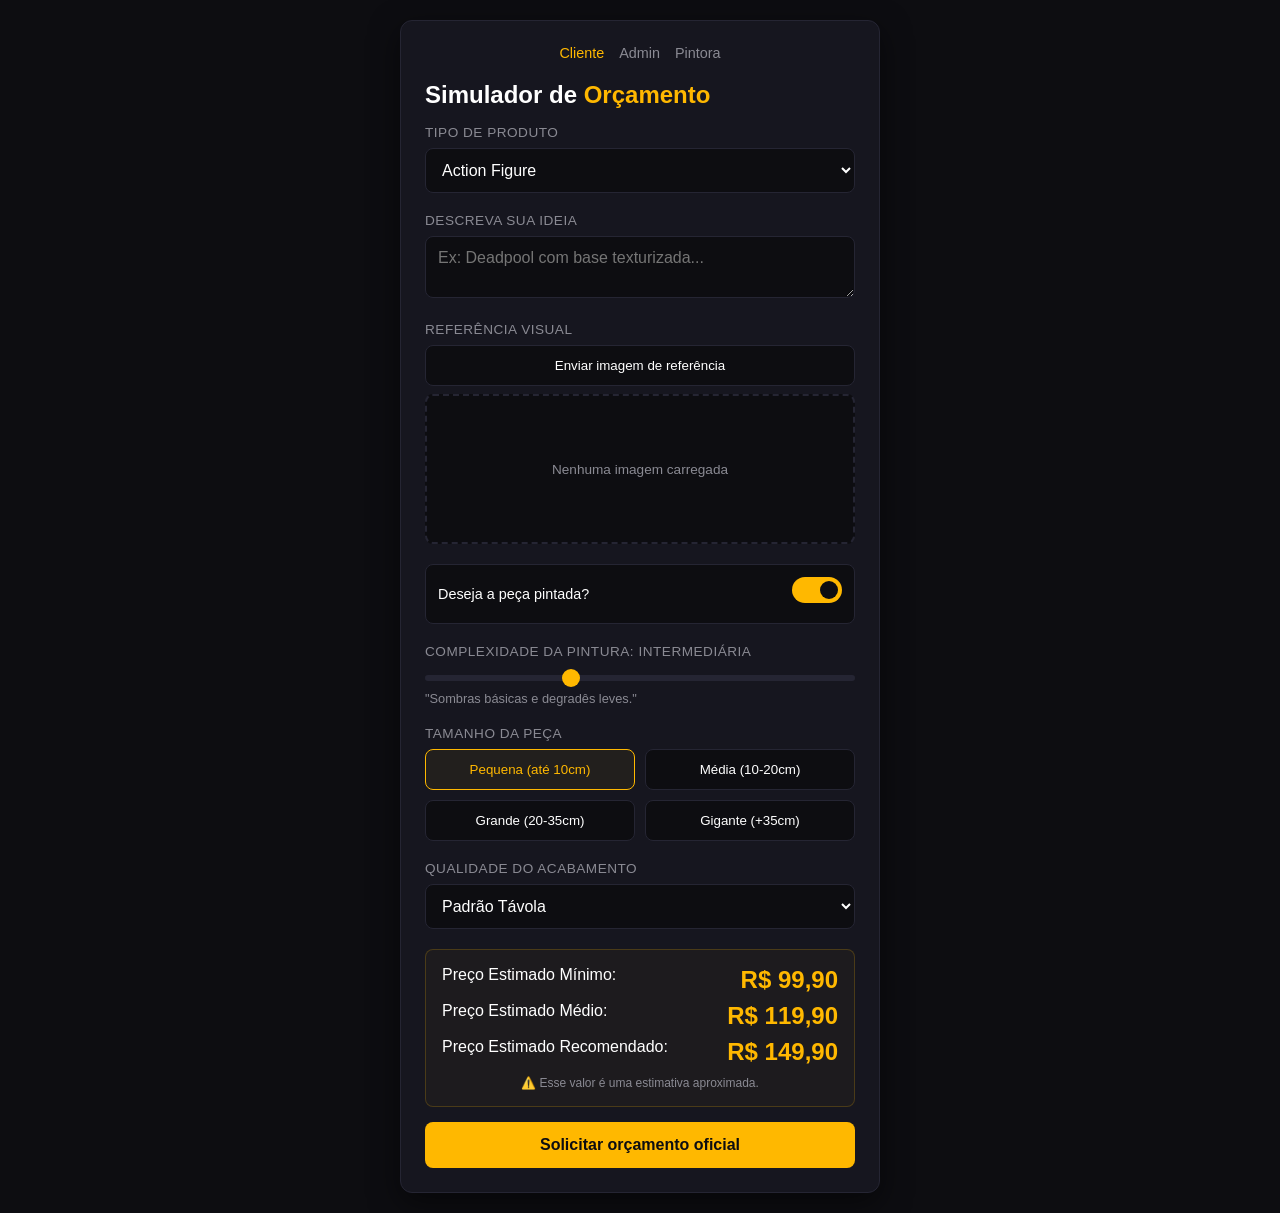
==== index.html @ cf7ef10f "Criação da Loja (com IA)" ====
<!DOCTYPE html>
<html lang="pt-BR">
<head>
    <meta charset="UTF-8">
    <meta name="viewport" content="width=device-width, initial-scale=1.0">
    <title>Távola Price System - Simulador</title>
    <link rel="stylesheet" href="css/style.css">
</head>
<body>
    <div class="container">
        <div class="nav-links">
            <a href="index.html" class="active">Cliente</a>
            <a href="admin.html">Admin</a>
            <a href="painter.html">Pintora</a>
        </div>
        
        <h2>Simulador de <span class="accent-text">Orçamento</span></h2>
        
        <div class="form-group">
            <label>Tipo de Produto</label>
            <select id="productType">
                <option value="Action Figure">Action Figure</option>
                <option value="Estátua Decorativa">Estátua Decorativa</option>
                <option value="Chaveiro">Chaveiro</option>
                <option value="Diorama">Diorama</option>
                <option value="Cosplay Prop">Cosplay Prop</option>
                <option value="Outro">Outro</option>
            </select>
        </div>

        <div class="form-group">
            <label>Descreva sua ideia</label>
            <textarea id="ideaDescription" rows="2" placeholder="Ex: Deadpool com base texturizada..."></textarea>
        </div>

        <div class="form-group">
            <label>Referência Visual</label>
            <input type="file" id="fileInput" accept="image/*" style="display: none;">
            <button class="grid-btn" style="width:100%" onclick="document.getElementById('fileInput').click()">Enviar imagem de referência</button>
            <div class="image-preview-box" id="previewBox">
                <span style="color: var(--text-muted); font-size:0.85rem;">Nenhuma imagem carregada</span>
            </div>
        </div>

        <div class="form-group toggle-container">
            <span style="font-size:0.9rem; font-weight:500;">Deseja a peça pintada?</span>
            <label class="switch">
                <input type="checkbox" id="paintToggle" checked>
                <span class="slider"></span>
            </label>
        </div>

        <div class="form-group" id="complexityWrapper">
            <label id="complexityLabel">Complexidade da Pintura: Intermediária</label>
            <input type="range" id="paintComplexity" min="1" max="4" value="2">
            <div style="font-size: 0.8rem; color: var(--text-muted); margin-top: 6px;" id="complexityDesc">
                "Sombras básicas e cores bem definidas."
            </div>
        </div>

        <div class="form-group">
            <label>Tamanho da Peça</label>
            <div class="btn-grid" id="sizeGrid">
                <button class="grid-btn active" data-size="pequena">Pequena (até 10cm)</button>
                <button class="grid-btn" data-size="media">Média (10-20cm)</button>
                <button class="grid-btn" data-size="grande">Grande (20-35cm)</button>
                <button class="grid-btn" data-size="gigante">Gigante (+35cm)</button>
            </div>
        </div>

        <div class="form-group">
            <label>Qualidade do Acabamento</label>
            <select id="finishQuality">
                <option value="economico" title="Lixamento básico e marcas sutis de camadas de impressão.">Econômico</option>
                <option value="padrao" title="Padrão Távola: Camadas invisíveis à distância de exposição regular." selected>Padrão Távola</option>
                <option value="premium" title="Premium Colecionador: Acabamento espelhado, zero linhas de impressão.">Premium Colecionador</option>
            </select>
        </div>

        <div class="result-card">
            <div class="price-row"><span>Preço Estimado Mínimo:</span><span id="priceMin" class="price-large">R$ 0,00</span></div>
            <div class="price-row"><span>Preço Estimado Médio:</span><span id="priceMed" class="price-large">R$ 0,00</span></div>
            <div class="price-row"><span>Preço Estimado Recomendado:</span><span id="priceMax" class="price-large">R$ 0,00</span></div>
            <p style="font-size:0.75rem; color: var(--text-muted); text-align:center; margin-top:10px;">⚠️ Esse valor é uma estimativa aproximada.</p>
        </div>

        <button class="btn-main" id="btnWhatsapp">Solicitar orçamento oficial</button>
    </div>

    <script src="js/storage.js"></script>
    <script src="js/calculator.js"></script>
</body>
</html>
---- css/style.css ----
:root {
    --bg-color: #0D0D11;
    --surface-color: #16161F;
    --surface-hover: #1E1E2A;
    --primary-color: #FFB800;
    --primary-hover: #E0A200;
    --secondary-color: #FF6B00;
    --text-main: #FFFFFF;
    --text-muted: #8A8A93;
    --border-color: #252533;
    --radius: 12px;
    --transition: all 0.3s ease;
}

* {
    margin: 0;
    padding: 0;
    box-sizing: border-box;
    font-family: 'Segoe UI', Roboto, Helvetica, Arial, sans-serif;
}

body {
    background-color: var(--bg-color);
    color: var(--text-main);
    padding: 20px;
    display: flex;
    justify-content: center;
    align-items: center;
    min-height: 100vh;
}

.container {
    width: 100%;
    max-width: 480px;
    background: var(--surface-color);
    border: 1px solid var(--border-color);
    border-radius: var(--radius);
    padding: 24px;
    box-shadow: 0 10px 30px rgba(0,0,0,0.5);
}

body.admin-page .container {
    max-width: 900px;
}

h1, h2, h3 {
    color: var(--text-main);
    margin-bottom: 16px;
    font-weight: 600;
}

.accent-text {
    color: var(--primary-color);
}

.form-group {
    margin-bottom: 20px;
}

label {
    display: block;
    font-size: 0.85rem;
    color: var(--text-muted);
    margin-bottom: 8px;
    text-transform: uppercase;
    letter-spacing: 0.5px;
}

input[type="text"], input[type="number"], select, textarea {
    width: 100%;
    background: var(--bg-color);
    border: 1px solid var(--border-color);
    color: var(--text-main);
    padding: 12px;
    border-radius: 8px;
    font-size: 1rem;
    transition: var(--transition);
}

input:focus, select:focus, textarea:focus {
    outline: none;
    border-color: var(--primary-color);
    box-shadow: 0 0 8px rgba(255, 184, 0, 0.2);
}

.toggle-container {
    display: flex;
    align-items: center;
    justify-content: space-between;
    background: var(--bg-color);
    padding: 12px;
    border-radius: 8px;
    border: 1px solid var(--border-color);
}

.switch {
    position: relative;
    display: inline-block;
    width: 50px;
    height: 26px;
}

.switch input { 
    opacity: 0;
    width: 0;
    height: 0;
}

.slider {
    position: absolute;
    cursor: pointer;
    top: 0; left: 0; right: 0; bottom: 0;
    background-color: #252533;
    transition: .4s;
    border-radius: 34px;
}

.slider:before {
    position: absolute;
    content: "";
    height: 18px;
    width: 18px;
    left: 4px;
    bottom: 4px;
    background-color: var(--text-muted);
    transition: .4s;
    border-radius: 50%;
}

input:checked + .slider {
    background-color: var(--primary-color);
}

input:checked + .slider:before {
    transform: translateX(24px);
    background-color: var(--bg-color);
}

input[type="range"] {
    -webkit-appearance: none;
    width: 100%;
    background: transparent;
}

input[type="range"]::-webkit-slider-runnable-track {
    width: 100%;
    height: 6px;
    background: var(--border-color);
    border-radius: 3px;
}

input[type="range"]::-webkit-slider-thumb {
    -webkit-appearance: none;
    height: 18px;
    width: 18px;
    border-radius: 50%;
    background: var(--primary-color);
    cursor: pointer;
    margin-top: -6px;
    transition: var(--transition);
}

input[type="range"]::-webkit-slider-thumb:hover {
    transform: scale(1.2);
}

.btn-grid {
    display: grid;
    grid-template-columns: repeat(2, 1fr);
    gap: 10px;
}

.grid-btn {
    background: var(--bg-color);
    border: 1px solid var(--border-color);
    color: var(--text-main);
    padding: 12px;
    border-radius: 8px;
    cursor: pointer;
    transition: var(--transition);
    font-weight: 500;
}

.grid-btn.active, .grid-btn:hover {
    border-color: var(--primary-color);
    background: rgba(255, 184, 0, 0.05);
    color: var(--primary-color);
}

.checkbox-group {
    display: grid;
    grid-template-columns: repeat(2, 1fr);
    gap: 10px;
}

.checkbox-label {
    display: flex;
    align-items: center;
    gap: 8px;
    cursor: pointer;
    text-transform: none;
    color: var(--text-main);
}

.image-preview-box {
    width: 100%;
    height: 150px;
    border: 2px dashed var(--border-color);
    border-radius: 8px;
    display: flex;
    align-items: center;
    justify-content: center;
    overflow: hidden;
    margin-top: 8px;
    background: var(--bg-color);
}

.image-preview-box img {
    width: 100%;
    height: 100%;
    object-fit: cover;
}

.result-card {
    background: rgba(255, 184, 0, 0.03);
    border: 1px solid rgba(255, 184, 0, 0.2);
    border-radius: 8px;
    padding: 16px;
    margin-top: 20px;
}

.price-row {
    display: flex;
    justify-content: space-between;
    margin-bottom: 8px;
}

.price-large {
    font-size: 1.5rem;
    font-weight: bold;
    color: var(--primary-color);
}

.btn-main {
    width: 100%;
    background: var(--primary-color);
    color: var(--bg-color);
    border: none;
    padding: 14px;
    border-radius: 8px;
    font-weight: bold;
    font-size: 1rem;
    cursor: pointer;
    transition: var(--transition);
    display: flex;
    align-items: center;
    justify-content: center;
    gap: 8px;
    margin-top: 15px;
}

.btn-main:hover {
    background: var(--primary-hover);
    transform: translateY(-2px);
}

.nav-links {
    display: flex;
    justify-content: center;
    gap: 15px;
    margin-bottom: 20px;
}

.nav-links a {
    color: var(--text-muted);
    text-decoration: none;
    font-size: 0.9rem;
    transition: var(--transition);
}

.nav-links a:hover, .nav-links a.active {
    color: var(--primary-color);
}

.grid-2col {
    display: grid;
    grid-template-columns: 1fr 1fr;
    gap: 20px;
}

@media(max-width: 768px) {
    .grid-2col { grid-template-columns: 1fr; }
}
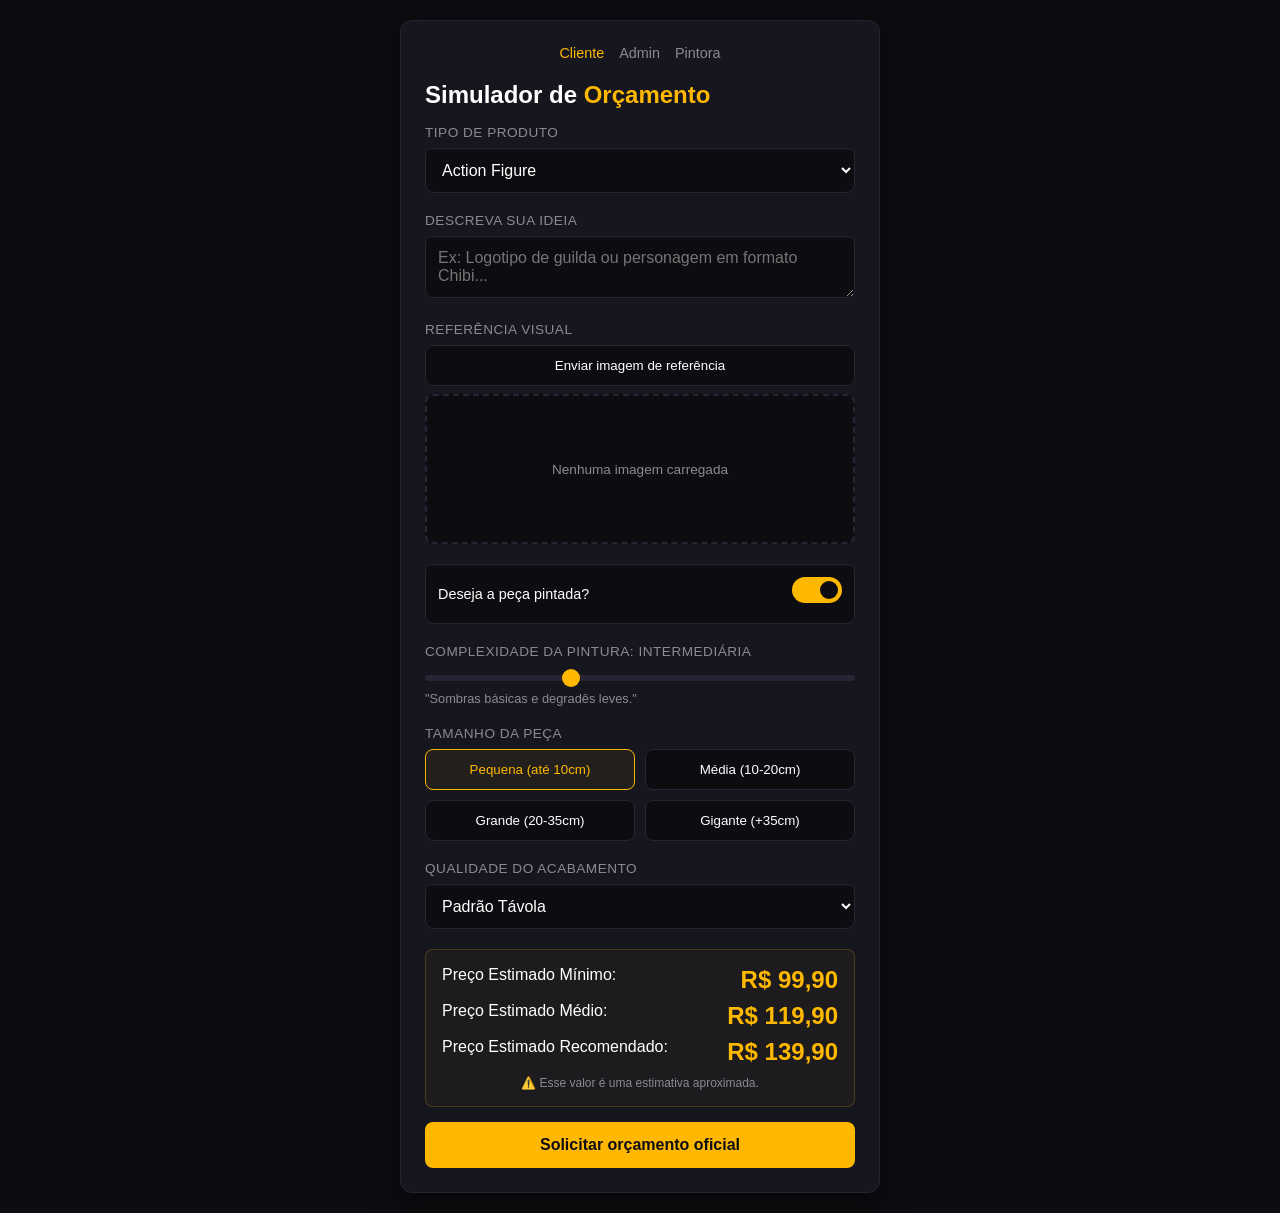
==== commit 8f93b205: "fix: Ajuste na precifiação do cliente" ====
--- a/index.html
+++ b/index.html
@@ -30,7 +30,7 @@
 
         <div class="form-group">
             <label>Descreva sua ideia</label>
-            <textarea id="ideaDescription" rows="2" placeholder="Ex: Deadpool com base texturizada..."></textarea>
+            <textarea id="ideaDescription" rows="2" placeholder="Ex: Logotipo de guilda ou personagem em formato Chibi..."></textarea>
         </div>
 
         <div class="form-group">
@@ -90,4 +90,4 @@
     <script src="js/storage.js"></script>
     <script src="js/calculator.js"></script>
 </body>
-</html>
+</html>
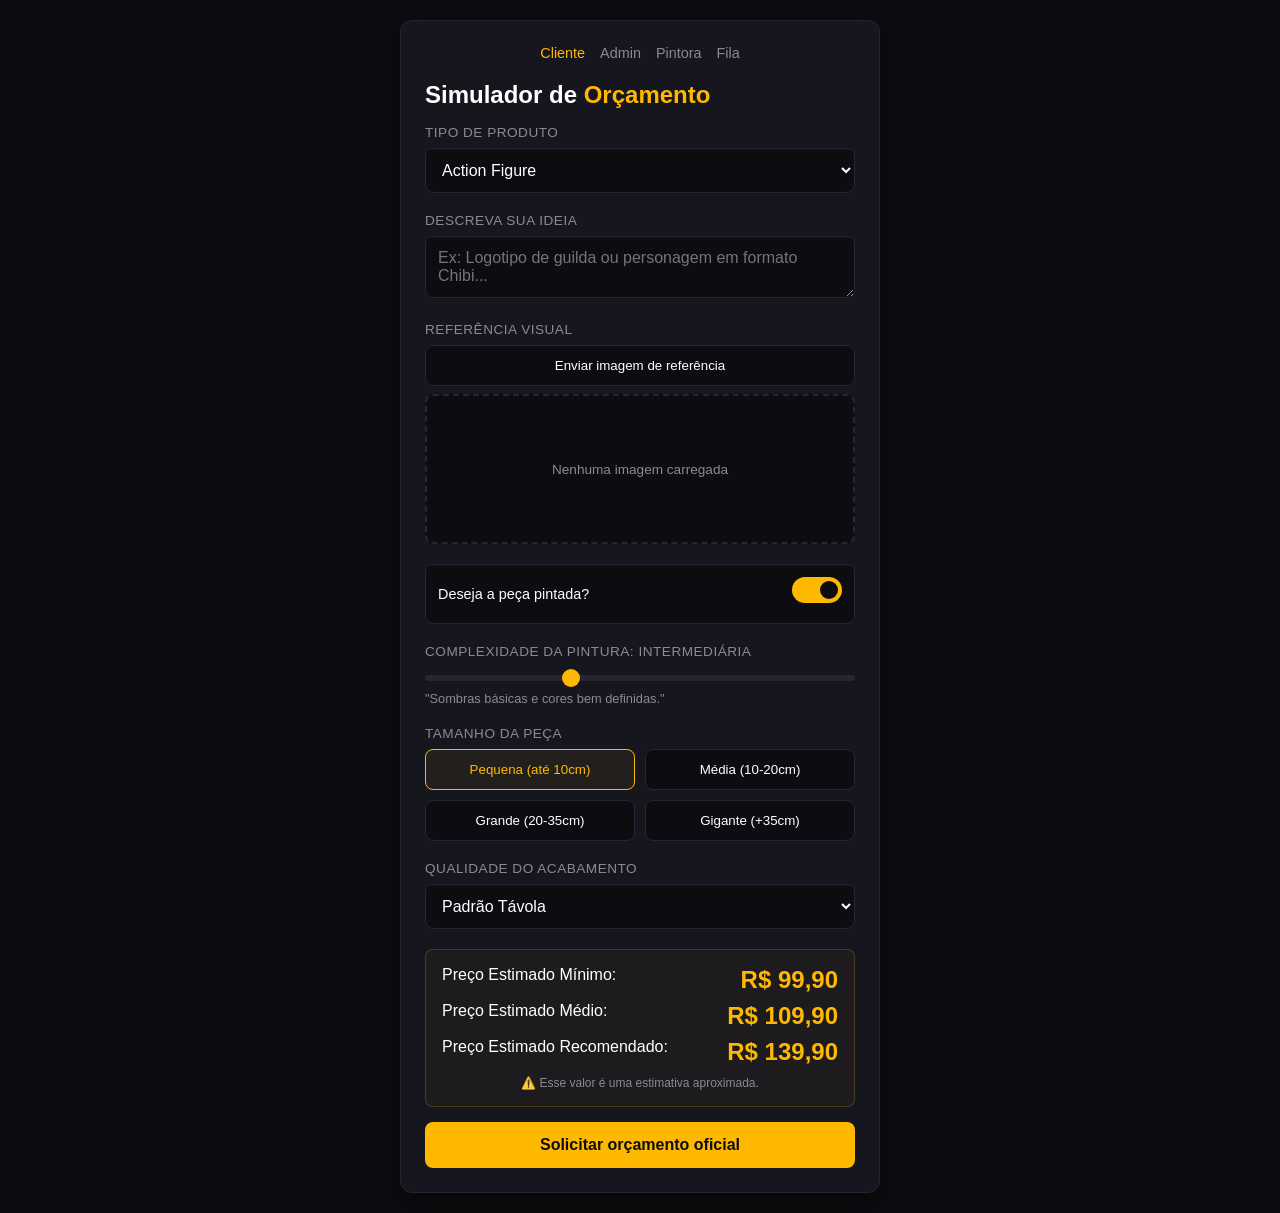
==== commit ce9f153d: "Adição da Fila de impressão" ====
--- a/index.html
+++ b/index.html
@@ -12,6 +12,7 @@
             <a href="index.html" class="active">Cliente</a>
             <a href="admin.html">Admin</a>
             <a href="painter.html">Pintora</a>
+            <a href="queue.html">Fila</a>
         </div>
         
         <h2>Simulador de <span class="accent-text">Orçamento</span></h2>
